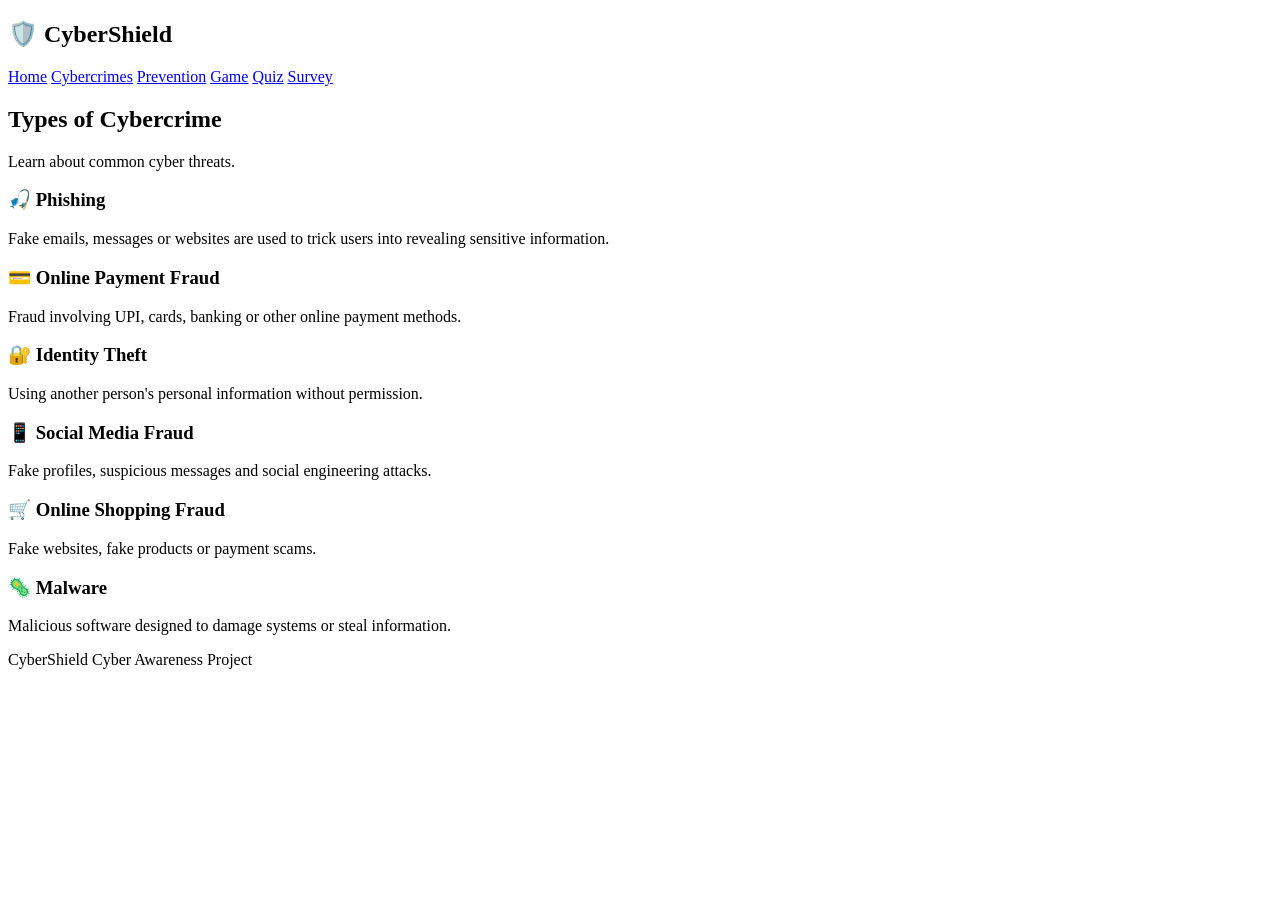
==== pages/cybercrimes.html @ c04cd008 "Rename cybercrimes.html to pages/cybercrimes.html" ====
<!DOCTYPE html>
<html lang="en">
<head>
    <meta charset="UTF-8">
    <meta name="viewport" content="width=device-width, initial-scale=1.0">
    <title>Types of Cybercrime</title>
    <link rel="stylesheet" href="css/style.css">
</head>

<body>

<header>
<nav class="navbar">
<h1>🛡️ CyberShield</h1>

<div class="nav-links">
<a href="index.html">Home</a>
<a href="cybercrimes.html">Cybercrimes</a>
<a href="prevention.html">Prevention</a>
<a href="game.html">Game</a>
<a href="quiz.html">Quiz</a>
<a href="survey.html">Survey</a>
</div>
</nav>
</header>

<section class="page-header">
<h2>Types of Cybercrime</h2>
<p>Learn about common cyber threats.</p>
</section>

<section class="container">

<div class="cards">

<div class="card">
<h3>🎣 Phishing</h3>
<p>
Fake emails, messages or websites are used to
trick users into revealing sensitive information.
</p>
</div>

<div class="card">
<h3>💳 Online Payment Fraud</h3>
<p>
Fraud involving UPI, cards, banking or other
online payment methods.
</p>
</div>

<div class="card">
<h3>🔐 Identity Theft</h3>
<p>
Using another person's personal information
without permission.
</p>
</div>

<div class="card">
<h3>📱 Social Media Fraud</h3>
<p>
Fake profiles, suspicious messages and
social engineering attacks.
</p>
</div>

<div class="card">
<h3>🛒 Online Shopping Fraud</h3>
<p>
Fake websites, fake products or payment scams.
</p>
</div>

<div class="card">
<h3>🦠 Malware</h3>
<p>
Malicious software designed to damage systems
or steal information.
</p>
</div>

</div>

</section>

<footer>
<p>CyberShield Cyber Awareness Project</p>
</footer>

</body>
</html>
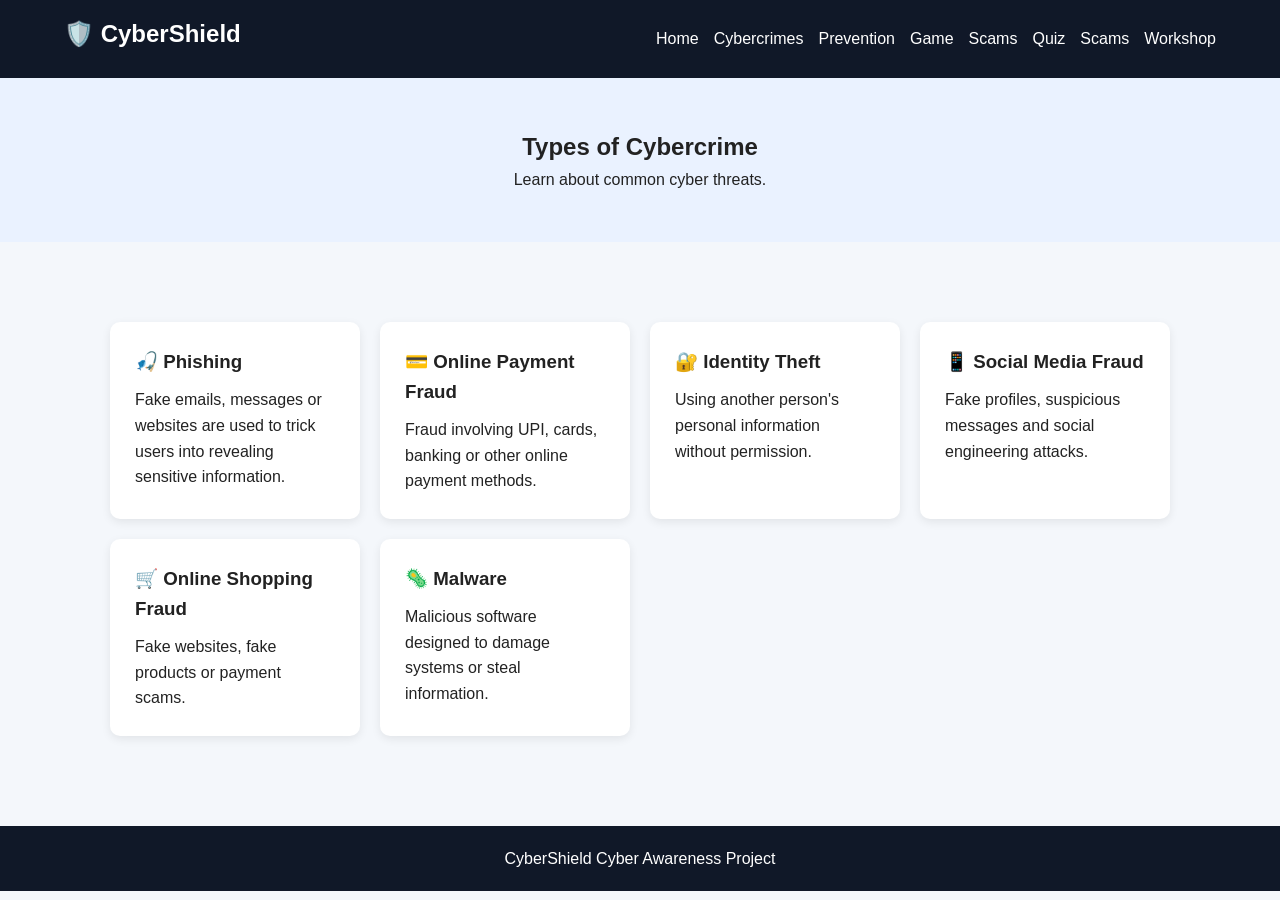
==== commit 9fab4fa3: "Fix paths and page navigation in pages/cybercrimes.html" ====
--- a/pages/cybercrimes.html
+++ b/pages/cybercrimes.html
@@ -4,7 +4,7 @@
     <meta charset="UTF-8">
     <meta name="viewport" content="width=device-width, initial-scale=1.0">
     <title>Types of Cybercrime</title>
-    <link rel="stylesheet" href="css/style.css">
+    <link rel="stylesheet" href="../css/style.css">
 </head>
 
 <body>
@@ -14,12 +14,14 @@
 <h1>🛡️ CyberShield</h1>
 
 <div class="nav-links">
-<a href="index.html">Home</a>
+<a href="../index.html">Home</a>
 <a href="cybercrimes.html">Cybercrimes</a>
 <a href="prevention.html">Prevention</a>
-<a href="game.html">Game</a>
+<a href="game.html">Game</a>
+<a href="scams.html">Scams</a>
 <a href="quiz.html">Quiz</a>
-<a href="survey.html">Survey</a>
+<a href="scams.html">Scams</a>
+<a href="workshop.html">Workshop</a>
 </div>
 </nav>
 </header>
--- a/css/style.css
+++ b/css/style.css
@@ -0,0 +1,161 @@
+* {
+    box-sizing: border-box;
+    margin: 0;
+    padding: 0;
+}
+
+body {
+    font-family: Arial, sans-serif;
+    background: #f4f7fb;
+    color: #222;
+    line-height: 1.6;
+}
+
+.navbar {
+    background: #101828;
+    color: white;
+    padding: 15px 5%;
+    display: flex;
+    justify-content: space-between;
+    align-items: center;
+    flex-wrap: wrap;
+}
+
+.navbar h1 {
+    margin-bottom: 10px;
+}
+
+.nav-links {
+    display: flex;
+    gap: 15px;
+    flex-wrap: wrap;
+}
+
+.nav-links a {
+    color: white;
+    text-decoration: none;
+}
+
+.nav-links a:hover {
+    text-decoration: underline;
+}
+
+.hero {
+    text-align: center;
+    padding: 80px 20px;
+    background: #dbeafe;
+}
+
+.hero h2 {
+    font-size: 40px;
+    margin-bottom: 15px;
+}
+
+.hero p {
+    max-width: 700px;
+    margin: auto;
+    font-size: 18px;
+}
+
+.btn {
+    display: inline-block;
+    margin: 20px 5px;
+    padding: 12px 20px;
+    background: #2563eb;
+    color: white;
+    text-decoration: none;
+    border-radius: 6px;
+}
+
+.btn.secondary {
+    background: #475467;
+}
+
+.container {
+    max-width: 1100px;
+    margin: auto;
+    padding: 50px 20px;
+}
+
+.container h2 {
+    margin-bottom: 20px;
+}
+
+.cards {
+    display: grid;
+    grid-template-columns: repeat(auto-fit, minmax(220px, 1fr));
+    gap: 20px;
+    margin-top: 30px;
+}
+
+.card {
+    background: white;
+    padding: 25px;
+    border-radius: 10px;
+    box-shadow: 0 3px 10px rgba(0,0,0,0.08);
+}
+
+.card h3 {
+    margin-bottom: 10px;
+}
+
+.page-header {
+    text-align: center;
+    padding: 50px 20px;
+    background: #eaf2ff;
+}
+
+.question-box {
+    max-width: 700px;
+    margin: 30px auto;
+    background: white;
+    padding: 30px;
+    border-radius: 10px;
+}
+
+.option {
+    display: block;
+    width: 100%;
+    padding: 14px;
+    margin: 10px 0;
+    border: 1px solid #ddd;
+    background: #f8fafc;
+    border-radius: 6px;
+    cursor: pointer;
+    text-align: left;
+}
+
+.option:hover {
+    background: #e5edff;
+}
+
+.result {
+    margin-top: 20px;
+    padding: 15px;
+    border-radius: 6px;
+    background: #eef2ff;
+}
+
+footer {
+    text-align: center;
+    background: #101828;
+    color: white;
+    padding: 20px;
+    margin-top: 40px;
+}
+
+@media (max-width: 700px) {
+
+    .navbar {
+        flex-direction: column;
+        align-items: flex-start;
+    }
+
+    .nav-links {
+        flex-direction: column;
+    }
+
+    .hero h2 {
+        font-size: 30px;
+    }
+}
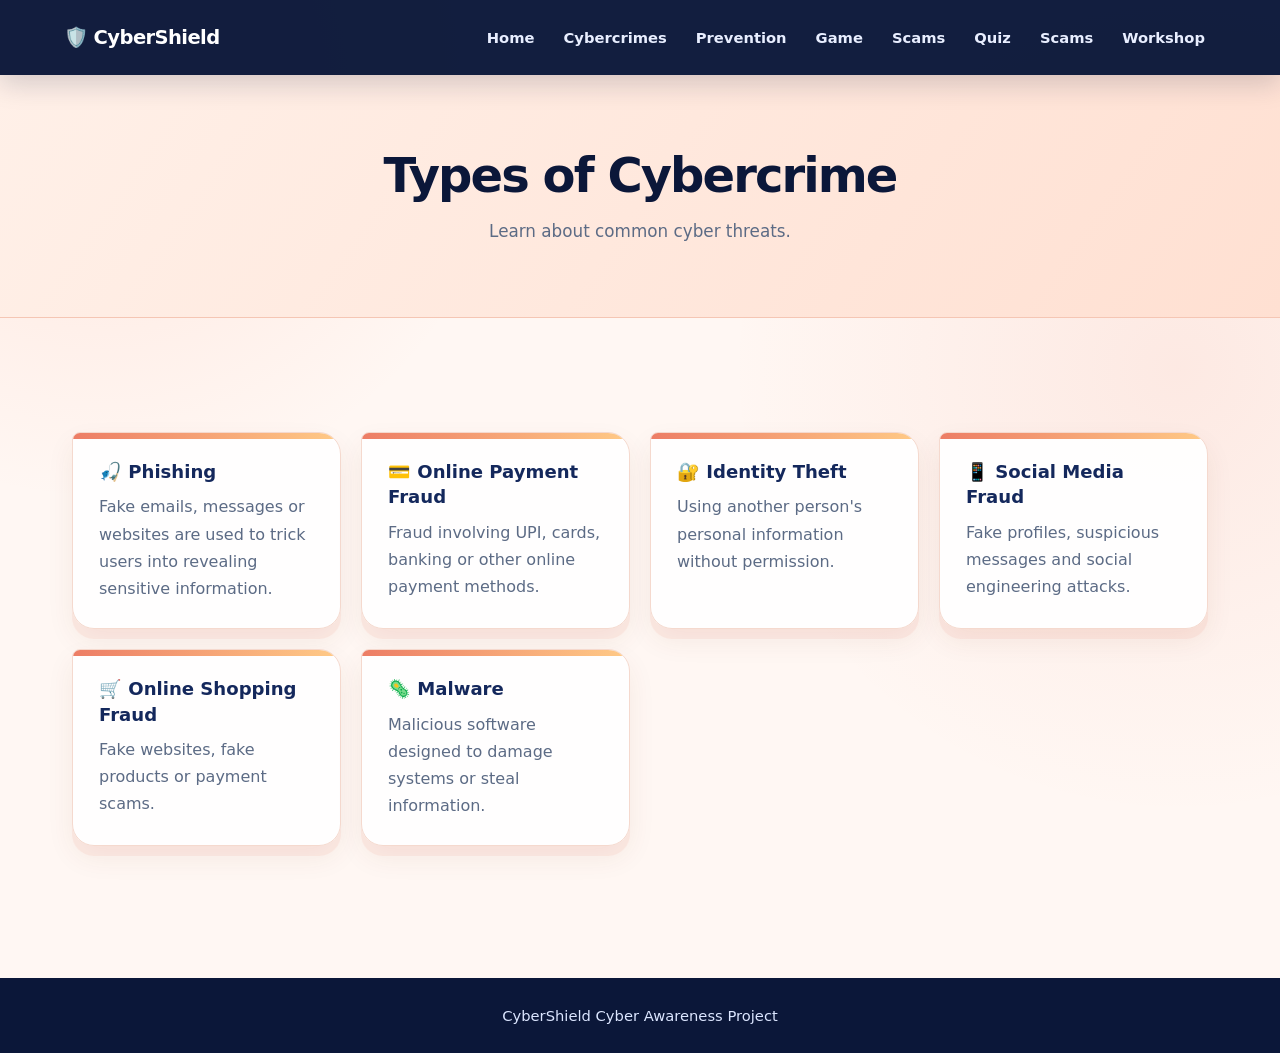
==== commit eab7f46a: "Apply distinct cybercrime page theme" ====
--- a/pages/cybercrimes.html
+++ b/pages/cybercrimes.html
@@ -7,7 +7,7 @@
     <link rel="stylesheet" href="../css/style.css">
 </head>
 
-<body>
+<body class="theme-crimes">
 
 <header>
 <nav class="navbar">
--- a/css/style.css
+++ b/css/style.css
@@ -1,161 +1,192 @@
-* {
-    box-sizing: border-box;
-    margin: 0;
-    padding: 0;
-}
-
-body {
-    font-family: Arial, sans-serif;
-    background: #f4f7fb;
-    color: #222;
-    line-height: 1.6;
-}
-
-.navbar {
-    background: #101828;
-    color: white;
-    padding: 15px 5%;
-    display: flex;
-    justify-content: space-between;
-    align-items: center;
-    flex-wrap: wrap;
-}
-
-.navbar h1 {
-    margin-bottom: 10px;
-}
-
-.nav-links {
-    display: flex;
-    gap: 15px;
-    flex-wrap: wrap;
-}
-
-.nav-links a {
-    color: white;
-    text-decoration: none;
-}
-
-.nav-links a:hover {
-    text-decoration: underline;
-}
-
-.hero {
-    text-align: center;
-    padding: 80px 20px;
-    background: #dbeafe;
-}
-
-.hero h2 {
-    font-size: 40px;
-    margin-bottom: 15px;
-}
-
-.hero p {
-    max-width: 700px;
-    margin: auto;
-    font-size: 18px;
-}
-
-.btn {
-    display: inline-block;
-    margin: 20px 5px;
-    padding: 12px 20px;
-    background: #2563eb;
-    color: white;
-    text-decoration: none;
-    border-radius: 6px;
-}
-
-.btn.secondary {
-    background: #475467;
-}
-
-.container {
-    max-width: 1100px;
-    margin: auto;
-    padding: 50px 20px;
-}
-
-.container h2 {
-    margin-bottom: 20px;
-}
-
-.cards {
-    display: grid;
-    grid-template-columns: repeat(auto-fit, minmax(220px, 1fr));
-    gap: 20px;
-    margin-top: 30px;
-}
-
-.card {
-    background: white;
-    padding: 25px;
-    border-radius: 10px;
-    box-shadow: 0 3px 10px rgba(0,0,0,0.08);
-}
-
-.card h3 {
-    margin-bottom: 10px;
-}
-
-.page-header {
-    text-align: center;
-    padding: 50px 20px;
-    background: #eaf2ff;
-}
-
-.question-box {
-    max-width: 700px;
-    margin: 30px auto;
-    background: white;
-    padding: 30px;
-    border-radius: 10px;
-}
-
-.option {
-    display: block;
-    width: 100%;
-    padding: 14px;
-    margin: 10px 0;
-    border: 1px solid #ddd;
-    background: #f8fafc;
-    border-radius: 6px;
-    cursor: pointer;
-    text-align: left;
-}
-
-.option:hover {
-    background: #e5edff;
-}
-
-.result {
-    margin-top: 20px;
-    padding: 15px;
-    border-radius: 6px;
-    background: #eef2ff;
-}
-
-footer {
-    text-align: center;
-    background: #101828;
-    color: white;
-    padding: 20px;
-    margin-top: 40px;
-}
-
-@media (max-width: 700px) {
-
-    .navbar {
-        flex-direction: column;
-        align-items: flex-start;
-    }
-
-    .nav-links {
-        flex-direction: column;
-    }
-
-    .hero h2 {
-        font-size: 30px;
-    }
-}
+/* Cyber Safety Hub — refreshed visual theme */
+:root {
+  --navy: #0b1739;
+  --navy-2: #14285c;
+  --blue: #315efb;
+  --cyan: #22d3ee;
+  --ink: #17233f;
+  --muted: #5c6b85;
+  --surface: #ffffff;
+  --page: #f4f7ff;
+  --line: #e2e8f5;
+  --shadow: 0 18px 45px rgba(22, 40, 85, .10);
+}
+* { box-sizing: border-box; margin: 0; padding: 0; }
+html { scroll-behavior: smooth; }
+body {
+  font-family: Inter, ui-sans-serif, system-ui, -apple-system, "Segoe UI", Arial, sans-serif;
+  background: var(--page);
+  background-image: radial-gradient(circle at 8% 8%, rgba(34,211,238,.10), transparent 26rem),
+                    radial-gradient(circle at 92% 35%, rgba(49,94,251,.08), transparent 28rem);
+  color: var(--ink);
+  line-height: 1.7;
+}
+a { transition: color .2s ease, background .2s ease, transform .2s ease, box-shadow .2s ease; }
+.navbar {
+  position: relative;
+  z-index: 5;
+  background: rgba(11, 23, 57, .97);
+  color: white;
+  padding: 17px clamp(18px, 5vw, 76px);
+  display: flex;
+  justify-content: space-between;
+  align-items: center;
+  gap: 18px;
+  flex-wrap: wrap;
+  box-shadow: 0 8px 28px rgba(11,23,57,.18);
+}
+.navbar h1, .logo { color: #fff; font-size: 1.22rem; font-weight: 800; letter-spacing: -.03em; }
+.nav-links { display: flex; align-items: center; gap: 7px; flex-wrap: wrap; }
+.nav-links a {
+  color: #e8eeff; text-decoration: none; font-size: .92rem; font-weight: 650;
+  padding: 8px 11px; border-radius: 9px;
+}
+.nav-links a:hover, .nav-links a:focus-visible { color: white; background: rgba(255,255,255,.13); outline: none; }
+.hero {
+  position: relative; overflow: hidden; text-align: center;
+  padding: clamp(70px, 10vw, 125px) 22px clamp(76px, 10vw, 130px);
+  color: white;
+  background: linear-gradient(130deg, #0b1739 0%, #173a85 55%, #2563eb 100%);
+}
+.hero::before, .hero::after {
+  content: ""; position: absolute; border-radius: 50%; pointer-events: none;
+  border: 1px solid rgba(255,255,255,.16);
+}
+.hero::before { width: 420px; height: 420px; top: -250px; right: -80px; box-shadow: 0 0 0 45px rgba(255,255,255,.035), 0 0 0 90px rgba(255,255,255,.025); }
+.hero::after { width: 300px; height: 300px; bottom: -230px; left: -50px; box-shadow: 0 0 0 38px rgba(255,255,255,.035); }
+.hero-content { position: relative; z-index: 1; max-width: 900px; margin: auto; }
+.small-title { display: inline-block; margin-bottom: 20px !important; padding: 7px 13px; border: 1px solid rgba(255,255,255,.26); border-radius: 999px; background: rgba(255,255,255,.09); color: #b9f5ff; font-size: .75rem !important; font-weight: 800; letter-spacing: .13em; }
+.hero h1 { margin-bottom: 12px; font-size: clamp(2.7rem, 7vw, 5rem); line-height: 1.08; letter-spacing: -.055em; }
+.hero h2 { max-width: 850px; margin: 0 auto 22px; font-size: clamp(1.35rem, 3vw, 2rem); line-height: 1.3; letter-spacing: -.025em; }
+.hero p { max-width: 720px; margin: 12px auto; color: #e0e9ff; font-size: clamp(1rem, 1.8vw, 1.12rem); }
+.buttons { display: flex; justify-content: center; align-items: center; flex-wrap: wrap; gap: 10px; margin-top: 27px; }
+.btn {
+  display: inline-flex; justify-content: center; align-items: center; gap: 8px;
+  margin: 8px 4px; padding: 12px 20px; border: 1px solid transparent;
+  background: linear-gradient(135deg, var(--blue), #4779ff); color: white;
+  text-decoration: none; font-weight: 750; border-radius: 12px;
+  box-shadow: 0 8px 18px rgba(49,94,251,.20); cursor: pointer; font: inherit;
+  font-weight: 750;
+}
+.btn:hover { transform: translateY(-2px); box-shadow: 0 12px 24px rgba(49,94,251,.28); }
+.btn:focus-visible, button:focus-visible, a:focus-visible { outline: 3px solid var(--cyan); outline-offset: 3px; }
+.btn.secondary { background: rgba(255,255,255,.10); border-color: rgba(255,255,255,.38); color: white; box-shadow: none; }
+.section, .container { max-width: 1180px; margin: 0 auto; padding: clamp(45px, 7vw, 82px) 22px; }
+.section > h2, .container > h2 { text-align: center; color: var(--navy); font-size: clamp(1.8rem, 4vw, 2.55rem); line-height: 1.2; letter-spacing: -.04em; }
+.section > h2::after, .container > h2::after { content: ""; display: block; width: 58px; height: 4px; margin: 14px auto 0; border-radius: 99px; background: linear-gradient(90deg, var(--blue), var(--cyan)); }
+.cards { display: grid; grid-template-columns: repeat(auto-fit, minmax(min(100%, 250px), 1fr)); gap: 20px; margin-top: 32px; }
+.card {
+  position: relative; overflow: hidden; background: rgba(255,255,255,.94);
+  padding: 26px; border: 1px solid var(--line); border-radius: 18px;
+  box-shadow: 0 7px 24px rgba(22,40,85,.045);
+  transition: transform .22s ease, box-shadow .22s ease, border-color .22s ease;
+}
+.card::before { content: ""; position: absolute; top: 0; left: 0; right: 0; height: 3px; background: linear-gradient(90deg, var(--blue), var(--cyan)); opacity: .8; }
+.card:hover { transform: translateY(-5px); box-shadow: var(--shadow); border-color: #c8d6ff; }
+.card h3 { margin-bottom: 9px; color: var(--navy-2); font-size: 1.13rem; line-height: 1.4; }
+.card p { color: var(--muted); }
+.page-header {
+  text-align: center; padding: clamp(42px, 7vw, 72px) 20px;
+  background: linear-gradient(135deg, #e6f7ff, #e9edff);
+  border-bottom: 1px solid #dce6ff;
+}
+.page-header h2, .page-header h1 { color: var(--navy); font-size: clamp(2rem, 5vw, 3rem); letter-spacing: -.04em; line-height: 1.2; }
+.page-header p { max-width: 680px; margin: 12px auto 0; color: var(--muted); font-size: 1.05rem; }
+.page-title { text-align: center; padding: 55px 20px; background: linear-gradient(135deg, #e6f7ff, #e9edff); }
+.page-title h1 { color: var(--navy); font-size: clamp(2rem, 5vw, 3rem); }
+.page-title p { color: var(--muted); margin-top: 8px; }
+.callout {
+  margin: 12px auto 70px; max-width: 1100px; padding: clamp(32px, 6vw, 62px) 22px;
+  text-align: center; color: white; border-radius: 24px;
+  background: linear-gradient(125deg, #101f4b, #244ec3);
+  box-shadow: 0 20px 45px rgba(20,40,92,.18);
+}
+.callout h2 { font-size: clamp(1.8rem, 4vw, 2.5rem); letter-spacing: -.035em; }
+.callout p { margin: 10px auto 18px; color: #e1eaff; }
+.callout .btn { background: white; color: #173a85; box-shadow: none; }
+.question-box {
+  width: min(700px, calc(100% - 32px)); margin: 34px auto; padding: clamp(22px, 5vw, 36px);
+  background: white; border: 1px solid var(--line); border-radius: 20px; box-shadow: var(--shadow);
+}
+.question-box h3 { margin: 12px 0 18px; color: var(--navy); font-size: 1.25rem; line-height: 1.5; }
+#score { color: var(--blue); font-size: .9rem; font-weight: 800; }
+.option, #options button, #quizOptions button {
+  display: block; width: 100%; padding: 14px 16px; margin: 10px 0;
+  border: 1px solid #dce4f3; background: #f8faff; color: var(--ink);
+  border-radius: 11px; cursor: pointer; text-align: left; font: inherit;
+  transition: background .18s ease, border-color .18s ease, transform .18s ease;
+}
+.option:hover, #options button:hover, #quizOptions button:hover { background: #edf3ff; border-color: #9db6ff; transform: translateX(2px); }
+button:disabled { cursor: not-allowed; opacity: .72; }
+.result { margin-top: 18px; padding: 14px 16px; border-radius: 11px; background: #eef4ff; color: #203b76; }
+.warning { margin-top: 12px; padding: 12px; background: #fff4e5; border-radius: 10px; color: #8a4510; }
+.safe { margin-top: 12px; padding: 12px; background: #e9fbf1; border-radius: 10px; color: #17633b; }
+footer { text-align: center; background: var(--navy); color: #dce6ff; padding: 25px 18px; margin-top: 50px; font-size: .92rem; }
+@media (max-width: 760px) {
+  .navbar { align-items: flex-start; flex-direction: column; padding: 16px 20px; }
+  .nav-links { gap: 4px; }
+  .nav-links a { padding: 7px 9px; }
+  .hero { padding-top: 68px; }
+  .section, .container { padding-left: 16px; padding-right: 16px; }
+  .callout { margin-left: 16px; margin-right: 16px; border-radius: 18px; }
+}
+@media (prefers-reduced-motion: reduce) {
+  *, *::before, *::after { scroll-behavior: auto !important; transition-duration: .01ms !important; animation-duration: .01ms !important; }
+}
+
+
+/* Distinct visual identities for each learning section */
+body.theme-crimes { --blue: #e85d3f; --cyan: #ffbd69; --page: #fff7f3; --line: #f5d9ce; }
+body.theme-crimes { background-image: radial-gradient(circle at 8% 8%, rgba(255,140,105,.16), transparent 26rem), radial-gradient(circle at 92% 35%, rgba(232,93,63,.09), transparent 28rem); }
+body.theme-crimes .page-header, body.theme-crimes .page-title { background: linear-gradient(125deg, #fff0e8, #ffe0d2); border-color: #f5c6b4; }
+body.theme-crimes .card { border-radius: 8px 22px 22px 22px; box-shadow: 0 10px 0 rgba(232,93,63,.07), 0 12px 28px rgba(120,54,35,.07); }
+body.theme-crimes .card::before { height: 6px; background: linear-gradient(90deg, #e85d3f, #ffbd69); }
+
+body.theme-prevention { --blue: #16845b; --cyan: #71d6a7; --page: #f1fbf5; --line: #d5eee0; }
+body.theme-prevention { background-image: radial-gradient(circle at 12% 8%, rgba(113,214,167,.18), transparent 26rem), radial-gradient(circle at 90% 40%, rgba(22,132,91,.08), transparent 28rem); }
+body.theme-prevention .page-header, body.theme-prevention .page-title { background: linear-gradient(130deg, #e3f9eb, #d4f2e4); border-color: #c7e9d6; }
+body.theme-prevention .card { border-radius: 24px 24px 24px 7px; background: #fbfffc; }
+body.theme-prevention .card::before { left: 18px; right: auto; top: 18px; width: 38px; height: 5px; border-radius: 10px; background: #16845b; }
+body.theme-prevention .card h3 { padding-top: 10px; }
+
+body.theme-scams { --blue: #c02654; --cyan: #ff9aab; --page: #fff4f6; --line: #f4d4de; }
+body.theme-scams { background-image: radial-gradient(circle at 8% 8%, rgba(255,154,171,.16), transparent 26rem), radial-gradient(circle at 92% 35%, rgba(192,38,84,.08), transparent 28rem); }
+body.theme-scams .page-header, body.theme-scams .page-title { background: linear-gradient(130deg, #ffe8ee, #fbd5e0); border-color: #f0c0d0; }
+body.theme-scams .card { border: 1px solid #f0c6d3; border-left: 5px solid #c02654; border-radius: 14px; }
+body.theme-scams .card::before { display: none; }
+body.theme-scams .warning { background: #fff0d9; border-left: 3px solid #ef9a28; }
+body.theme-scams .safe { background: #e7f8ef; border-left: 3px solid #20a46b; }
+
+body.theme-game { --blue: #7c5cff; --cyan: #46e7d5; --page: #0b1024; --line: #29335b; --ink: #f2f5ff; --muted: #b2bddc; --navy: #111936; --navy-2: #dce5ff; --surface: #151d3a; --shadow: 0 24px 65px rgba(0,0,0,.28); }
+body.theme-game { background-color: #0b1024; background-image: radial-gradient(circle at 10% 20%, rgba(124,92,255,.2), transparent 28rem), radial-gradient(circle at 90% 55%, rgba(70,231,213,.11), transparent 30rem); color: #f2f5ff; }
+body.theme-game .navbar { background: rgba(7,11,28,.97); border-bottom: 1px solid #29335b; }
+body.theme-game .page-header { background: linear-gradient(130deg, #17153b, #102e45); border-color: #29335b; }
+body.theme-game .page-header h2 { color: #f4f1ff; }
+body.theme-game .page-header p { color: #c2c9e7; }
+body.theme-game .question-box { position: relative; background: linear-gradient(145deg, #171d3c, #11182f); border: 1px solid #38416c; border-radius: 26px; box-shadow: 0 0 0 1px rgba(124,92,255,.12), 0 25px 70px rgba(0,0,0,.35); }
+body.theme-game .question-box::before { content: "MISSION CARD"; display: inline-block; padding: 5px 10px; border-radius: 7px; background: rgba(124,92,255,.18); color: #b9adff; font-size: .72rem; font-weight: 900; letter-spacing: .14em; }
+body.theme-game .question-box h3 { color: #f5f4ff; font-size: clamp(1.2rem, 2.5vw, 1.55rem); }
+body.theme-game #score { display: inline-block; float: right; color: #46e7d5; padding: 5px 10px; border: 1px solid #2e666c; border-radius: 999px; }
+body.theme-game #options button { background: #20294b; border-color: #39456f; color: #f0f3ff; border-radius: 13px; padding: 15px 17px; }
+body.theme-game #options button:hover { background: #2b3560; border-color: #8e7bff; }
+body.theme-game #options button:disabled { opacity: .62; }
+body.theme-game .result { background: #20294b; color: #dbe4ff; border: 1px solid #39456f; }
+body.theme-game .btn { background: linear-gradient(135deg, #7c5cff, #3e9dff); }
+
+body.theme-quiz { --blue: #087e8b; --cyan: #51d6c7; --page: #effbfc; --line: #cfecef; }
+body.theme-quiz { background-image: radial-gradient(circle at 10% 10%, rgba(81,214,199,.17), transparent 26rem), radial-gradient(circle at 90% 35%, rgba(8,126,139,.08), transparent 28rem); }
+body.theme-quiz .page-header { background: linear-gradient(130deg, #d9f8f4, #dceffb); border-color: #c4e8e8; }
+body.theme-quiz .question-box { border-top: 6px solid #087e8b; border-radius: 10px 10px 24px 24px; }
+body.theme-quiz #quizOptions button { background: #f0fbfa; border-color: #c9e9e6; }
+body.theme-quiz #quizOptions button:hover { background: #dff7f3; border-color: #58bfb6; }
+
+body.theme-workshop { --blue: #7848b8; --cyan: #e2a7ff; --page: #f8f3ff; --line: #e6d8f6; }
+body.theme-workshop { background-image: radial-gradient(circle at 10% 10%, rgba(226,167,255,.18), transparent 26rem), radial-gradient(circle at 90% 35%, rgba(120,72,184,.08), transparent 28rem); }
+body.theme-workshop .page-header { background: linear-gradient(130deg, #f0e4ff, #e4e9ff); border-color: #dfd0f3; }
+body.theme-workshop .card { background: linear-gradient(145deg, #fff, #fbf7ff); border-radius: 22px 8px 22px 8px; }
+body.theme-workshop .card::before { background: linear-gradient(90deg, #7848b8, #e2a7ff); height: 5px; }
+
+@media (max-width: 760px) {
+  body.theme-game .question-box { margin-top: 22px; }
+  body.theme-game #score { float: none; display: table; margin-top: 12px; }
+}
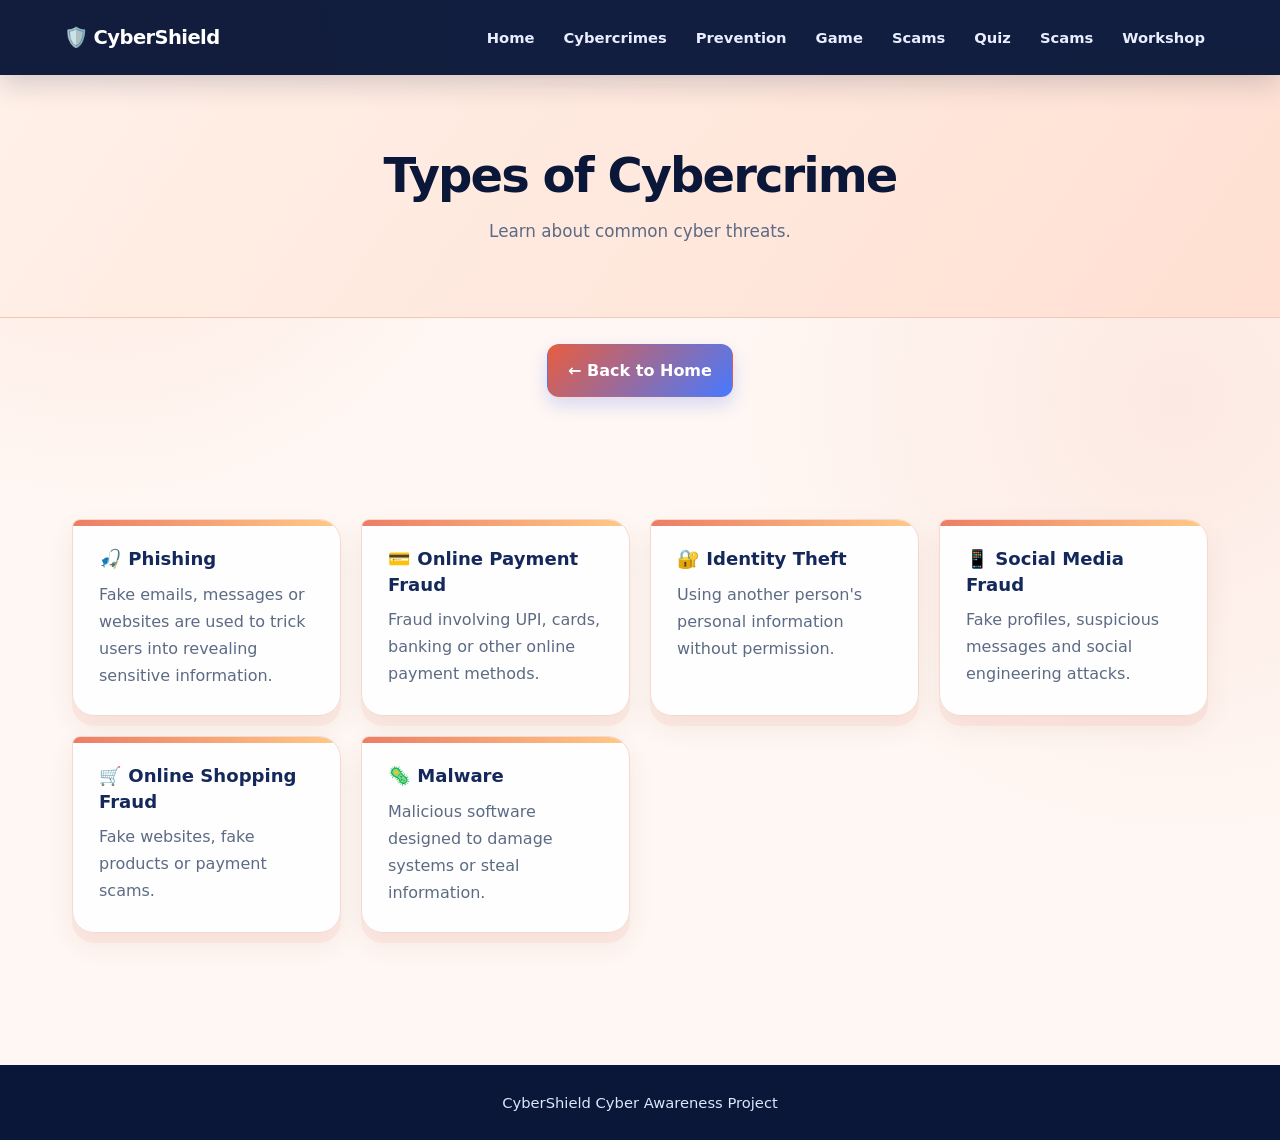
==== commit bf9f2379: "Add clear Back to Home button to cybercrimes page" ====
--- a/pages/cybercrimes.html
+++ b/pages/cybercrimes.html
@@ -29,7 +29,11 @@
 <section class="page-header">
 <h2>Types of Cybercrime</h2>
 <p>Learn about common cyber threats.</p>
-</section>
+</section>
+
+<div style="text-align:center; padding: 18px 20px 0;">
+<a class="btn" href="../index.html">← Back to Home</a>
+</div>
 
 <section class="container">
 
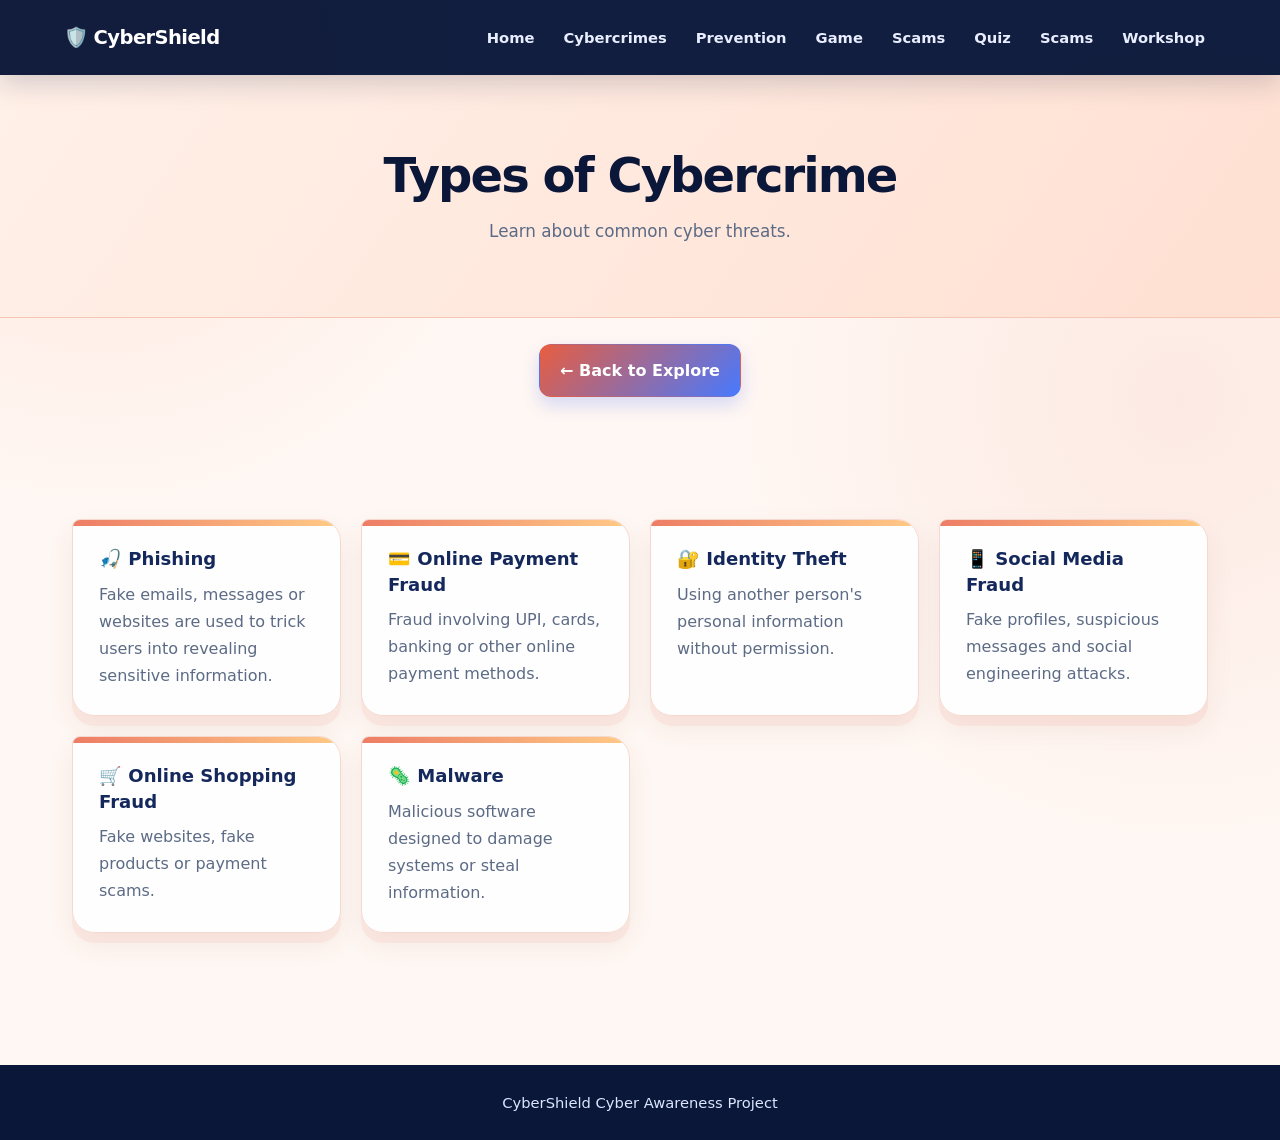
==== commit fc25e2e9: "Change cybercrimes back button to Explore page" ====
--- a/pages/cybercrimes.html
+++ b/pages/cybercrimes.html
@@ -32,7 +32,7 @@
 </section>
 
 <div style="text-align:center; padding: 18px 20px 0;">
-<a class="btn" href="../index.html">← Back to Home</a>
+<a class="btn" href="explore.html">← Back to Explore</a>
 </div>
 
 <section class="container">
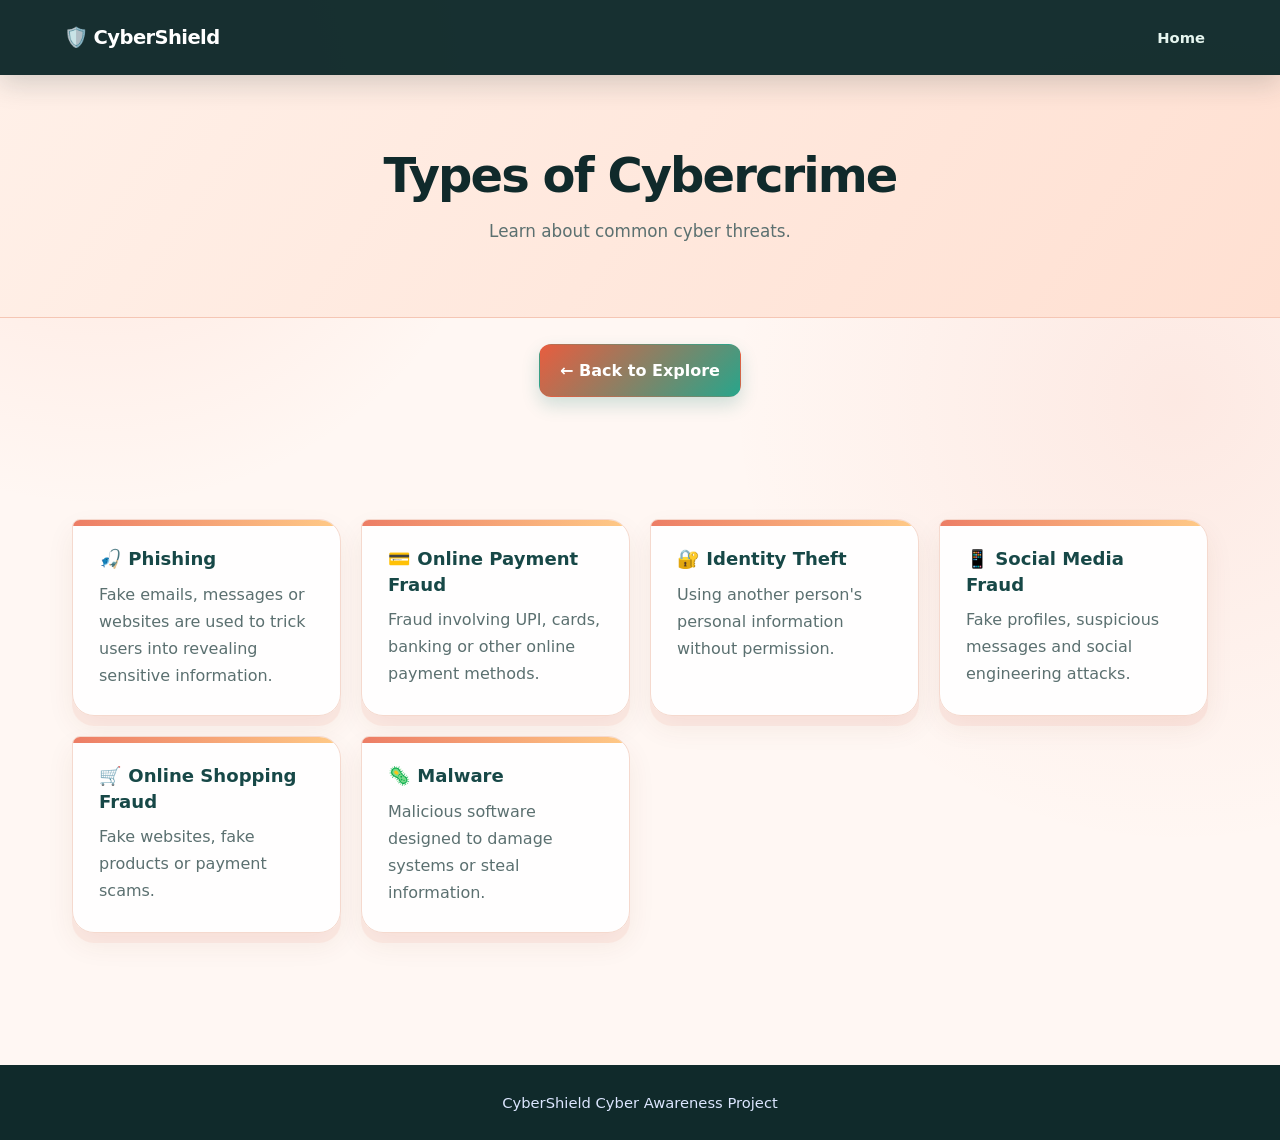
==== commit afed8524: "Keep only Home in page navigation" ====
--- a/pages/cybercrimes.html
+++ b/pages/cybercrimes.html
@@ -14,15 +14,8 @@
 <h1>🛡️ CyberShield</h1>
 
 <div class="nav-links">
-<a href="../index.html">Home</a>
-<a href="cybercrimes.html">Cybercrimes</a>
-<a href="prevention.html">Prevention</a>
-<a href="game.html">Game</a>
-<a href="scams.html">Scams</a>
-<a href="quiz.html">Quiz</a>
-<a href="scams.html">Scams</a>
-<a href="workshop.html">Workshop</a>
-</div>
+        <a href="../index.html">Home</a>
+      </div>
 </nav>
 </header>
 
--- a/css/style.css
+++ b/css/style.css
@@ -1,23 +1,23 @@
 /* Cyber Safety Hub — refreshed visual theme */
 :root {
-  --navy: #0b1739;
-  --navy-2: #14285c;
-  --blue: #315efb;
-  --cyan: #22d3ee;
-  --ink: #17233f;
-  --muted: #5c6b85;
+  --navy: #102a2b;
+  --navy-2: #174847;
+  --blue: #167d70;
+  --cyan: #65d6b3;
+  --ink: #1b3030;
+  --muted: #5b7070;
   --surface: #ffffff;
-  --page: #f4f7ff;
-  --line: #e2e8f5;
-  --shadow: 0 18px 45px rgba(22, 40, 85, .10);
+  --page: #f3f8f6;
+  --line: #dce9e4;
+  --shadow: 0 18px 45px rgba(16, 55, 48, .10);
 }
 * { box-sizing: border-box; margin: 0; padding: 0; }
 html { scroll-behavior: smooth; }
 body {
   font-family: Inter, ui-sans-serif, system-ui, -apple-system, "Segoe UI", Arial, sans-serif;
   background: var(--page);
-  background-image: radial-gradient(circle at 8% 8%, rgba(34,211,238,.10), transparent 26rem),
-                    radial-gradient(circle at 92% 35%, rgba(49,94,251,.08), transparent 28rem);
+  background-image: radial-gradient(circle at 8% 8%, rgba(101,214,179,.13), transparent 26rem),
+                    radial-gradient(circle at 92% 35%, rgba(22,125,112,.08), transparent 28rem);
   color: var(--ink);
   line-height: 1.7;
 }
@@ -25,7 +25,7 @@
 .navbar {
   position: relative;
   z-index: 5;
-  background: rgba(11, 23, 57, .97);
+  background: rgba(16, 42, 43, .97);
   color: white;
   padding: 17px clamp(18px, 5vw, 76px);
   display: flex;
@@ -33,12 +33,12 @@
   align-items: center;
   gap: 18px;
   flex-wrap: wrap;
-  box-shadow: 0 8px 28px rgba(11,23,57,.18);
+  box-shadow: 0 8px 28px rgba(16,42,43,.18);
 }
 .navbar h1, .logo { color: #fff; font-size: 1.22rem; font-weight: 800; letter-spacing: -.03em; }
 .nav-links { display: flex; align-items: center; gap: 7px; flex-wrap: wrap; }
 .nav-links a {
-  color: #e8eeff; text-decoration: none; font-size: .92rem; font-weight: 650;
+  color: #e6f5ef; text-decoration: none; font-size: .92rem; font-weight: 650;
   padding: 8px 11px; border-radius: 9px;
 }
 .nav-links a:hover, .nav-links a:focus-visible { color: white; background: rgba(255,255,255,.13); outline: none; }
@@ -46,7 +46,7 @@
   position: relative; overflow: hidden; text-align: center;
   padding: clamp(70px, 10vw, 125px) 22px clamp(76px, 10vw, 130px);
   color: white;
-  background: linear-gradient(130deg, #0b1739 0%, #173a85 55%, #2563eb 100%);
+  background: linear-gradient(130deg, #102a2b 0%, #155b56 55%, #168477 100%);
 }
 .hero::before, .hero::after {
   content: ""; position: absolute; border-radius: 50%; pointer-events: none;
@@ -55,20 +55,20 @@
 .hero::before { width: 420px; height: 420px; top: -250px; right: -80px; box-shadow: 0 0 0 45px rgba(255,255,255,.035), 0 0 0 90px rgba(255,255,255,.025); }
 .hero::after { width: 300px; height: 300px; bottom: -230px; left: -50px; box-shadow: 0 0 0 38px rgba(255,255,255,.035); }
 .hero-content { position: relative; z-index: 1; max-width: 900px; margin: auto; }
-.small-title { display: inline-block; margin-bottom: 20px !important; padding: 7px 13px; border: 1px solid rgba(255,255,255,.26); border-radius: 999px; background: rgba(255,255,255,.09); color: #b9f5ff; font-size: .75rem !important; font-weight: 800; letter-spacing: .13em; }
+.small-title { display: inline-block; margin-bottom: 20px !important; padding: 7px 13px; border: 1px solid rgba(255,255,255,.26); border-radius: 999px; background: rgba(255,255,255,.09); color: #baf7e3; font-size: .75rem !important; font-weight: 800; letter-spacing: .13em; }
 .hero h1 { margin-bottom: 12px; font-size: clamp(2.7rem, 7vw, 5rem); line-height: 1.08; letter-spacing: -.055em; }
 .hero h2 { max-width: 850px; margin: 0 auto 22px; font-size: clamp(1.35rem, 3vw, 2rem); line-height: 1.3; letter-spacing: -.025em; }
-.hero p { max-width: 720px; margin: 12px auto; color: #e0e9ff; font-size: clamp(1rem, 1.8vw, 1.12rem); }
+.hero p { max-width: 720px; margin: 12px auto; color: #e0f2ec; font-size: clamp(1rem, 1.8vw, 1.12rem); }
 .buttons { display: flex; justify-content: center; align-items: center; flex-wrap: wrap; gap: 10px; margin-top: 27px; }
 .btn {
   display: inline-flex; justify-content: center; align-items: center; gap: 8px;
   margin: 8px 4px; padding: 12px 20px; border: 1px solid transparent;
-  background: linear-gradient(135deg, var(--blue), #4779ff); color: white;
+  background: linear-gradient(135deg, var(--blue), #28a58b); color: white;
   text-decoration: none; font-weight: 750; border-radius: 12px;
-  box-shadow: 0 8px 18px rgba(49,94,251,.20); cursor: pointer; font: inherit;
+  box-shadow: 0 8px 18px rgba(22,125,112,.20); cursor: pointer; font: inherit;
   font-weight: 750;
 }
-.btn:hover { transform: translateY(-2px); box-shadow: 0 12px 24px rgba(49,94,251,.28); }
+.btn:hover { transform: translateY(-2px); box-shadow: 0 12px 24px rgba(22,125,112,.25); }
 .btn:focus-visible, button:focus-visible, a:focus-visible { outline: 3px solid var(--cyan); outline-offset: 3px; }
 .btn.secondary { background: rgba(255,255,255,.10); border-color: rgba(255,255,255,.38); color: white; box-shadow: none; }
 .section, .container { max-width: 1180px; margin: 0 auto; padding: clamp(45px, 7vw, 82px) 22px; }
@@ -82,13 +82,13 @@
   transition: transform .22s ease, box-shadow .22s ease, border-color .22s ease;
 }
 .card::before { content: ""; position: absolute; top: 0; left: 0; right: 0; height: 3px; background: linear-gradient(90deg, var(--blue), var(--cyan)); opacity: .8; }
-.card:hover { transform: translateY(-5px); box-shadow: var(--shadow); border-color: #c8d6ff; }
+.card:hover { transform: translateY(-5px); box-shadow: var(--shadow); border-color: #b9ddd0; }
 .card h3 { margin-bottom: 9px; color: var(--navy-2); font-size: 1.13rem; line-height: 1.4; }
 .card p { color: var(--muted); }
 .page-header {
   text-align: center; padding: clamp(42px, 7vw, 72px) 20px;
-  background: linear-gradient(135deg, #e6f7ff, #e9edff);
-  border-bottom: 1px solid #dce6ff;
+  background: linear-gradient(135deg, #e4f5ee, #e0f0ed);
+  border-bottom: 1px solid #d4e7df;
 }
 .page-header h2, .page-header h1 { color: var(--navy); font-size: clamp(2rem, 5vw, 3rem); letter-spacing: -.04em; line-height: 1.2; }
 .page-header p { max-width: 680px; margin: 12px auto 0; color: var(--muted); font-size: 1.05rem; }
@@ -98,12 +98,12 @@
 .callout {
   margin: 12px auto 70px; max-width: 1100px; padding: clamp(32px, 6vw, 62px) 22px;
   text-align: center; color: white; border-radius: 24px;
-  background: linear-gradient(125deg, #101f4b, #244ec3);
-  box-shadow: 0 20px 45px rgba(20,40,92,.18);
+  background: linear-gradient(125deg, #102a2b, #176d63);
+  box-shadow: 0 20px 45px rgba(16,55,48,.18);
 }
 .callout h2 { font-size: clamp(1.8rem, 4vw, 2.5rem); letter-spacing: -.035em; }
-.callout p { margin: 10px auto 18px; color: #e1eaff; }
-.callout .btn { background: white; color: #173a85; box-shadow: none; }
+.callout p { margin: 10px auto 18px; color: #e1f5ec; }
+.callout .btn { background: white; color: #15554d; box-shadow: none; }
 .question-box {
   width: min(700px, calc(100% - 32px)); margin: 34px auto; padding: clamp(22px, 5vw, 36px);
   background: white; border: 1px solid var(--line); border-radius: 20px; box-shadow: var(--shadow);
